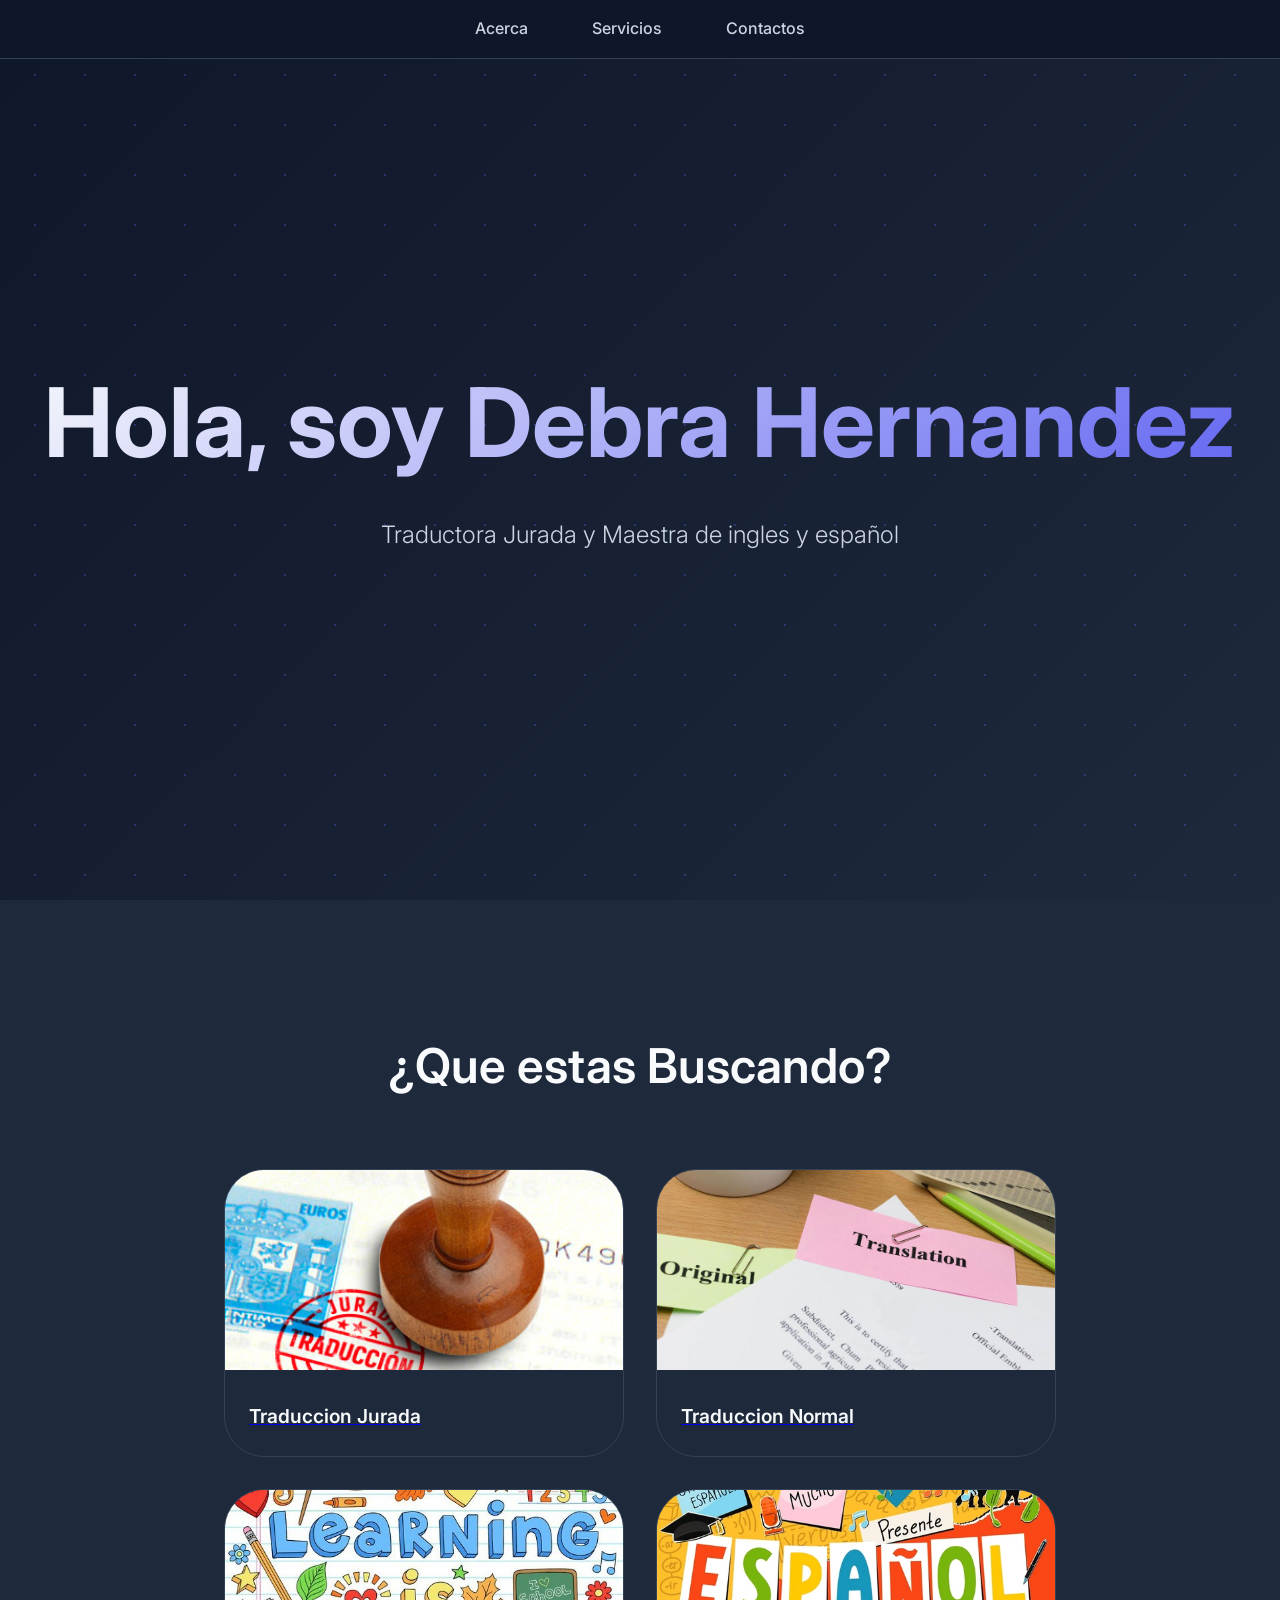
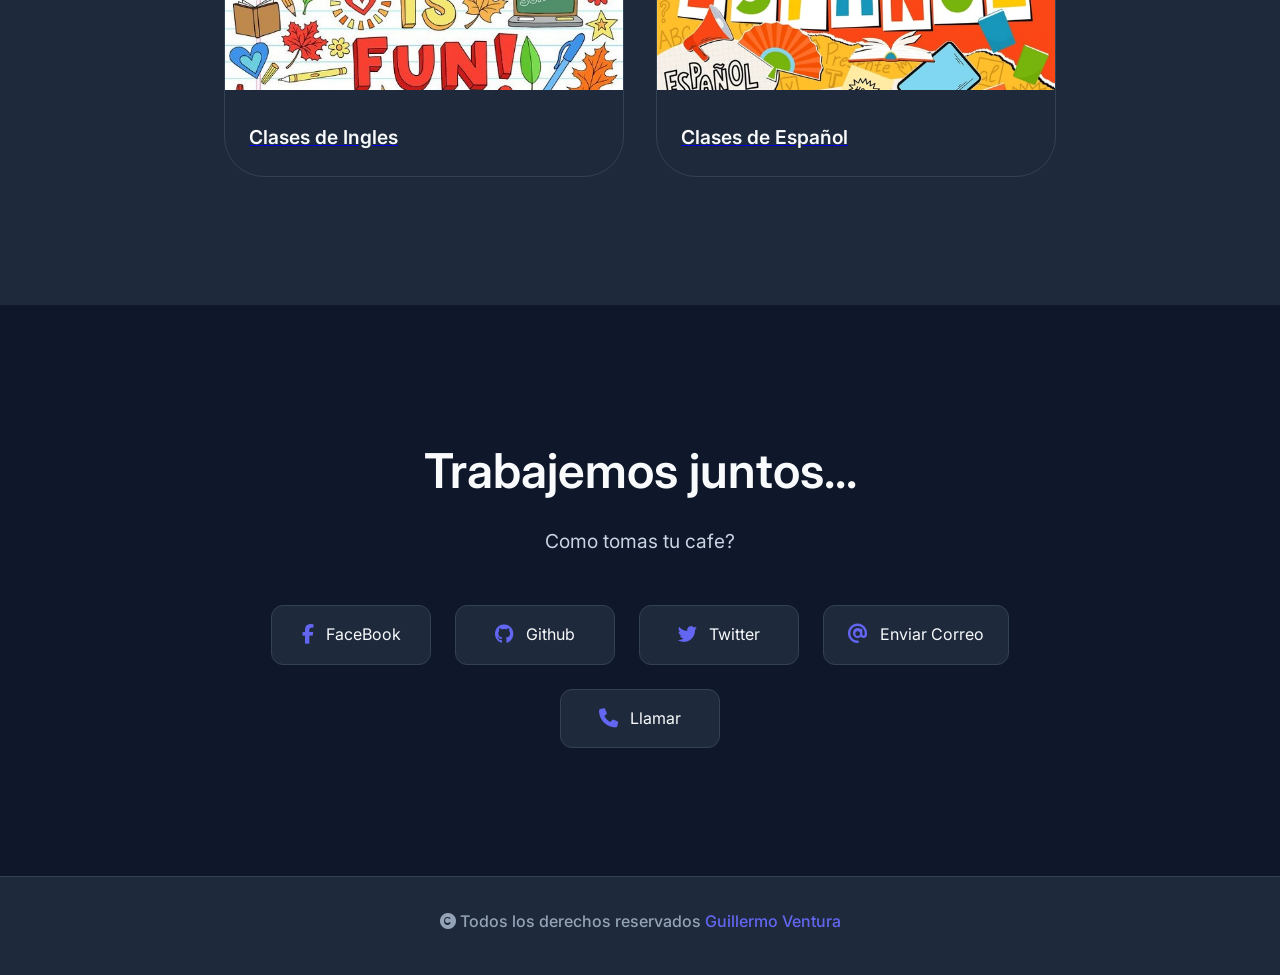
==== index.html @ 250423a9 "Commit Avance pagina web" ====
<!DOCTYPE html>
<html lang="en">
<head>
    <meta charset="UTF-8">
    <meta name="viewport" content="width=device-width, initial-scale=1.0">
    <title>Mi Portafolio Web</title>
    <link href="https://fonts.googleapis.com/css2?family=Inter:wght@300;400;500;600;700&display=swap" rel="stylesheet">
    <link rel="stylesheet" href="https://cdnjs.cloudflare.com/ajax/libs/font-awesome/6.4.0/css/all.min.css">
    <link rel="stylesheet" href="style.css">
</head>
<body>
    <nav id="navbar" class="nav">
        <ul class="nav-list">
            <li><a href="#welcome-section">Acerca</a></li>
            <li><a href="#projects">Servicios</a></li>
            <li><a href="#contact">Contactos</a></li>
        </ul>
    </nav>
    <section id="welcome-section" class="welcome-section">
        <h1>Hola, soy Debra Hernandez</h1>
        <p>Traductora Jurada y Maestra de ingles y español</p>
    </section>
    <section id="projects" class="projects-section">
        <h2 class="projects-section-header">
            ¿Que estas Buscando?
        </h2>
        <div class= "projects-grid">
            <a href= "#" target= "_blank" class="project">
                <img
                class="project-image"
                src="jurada.png"
                alt="Proyecto Calculadora"
                />
                <p class="project-title">
                    Traduccion Jurada 
                </p>
            </a>
            <a href= "#" target= "_blank" class="project">
                <img
                class="project-image"
                src="normal.png"
                alt="Proyecto pagina de un banco"
                />
                <p class="project-title">
                    Traduccion Normal
                </p>
            </a>
            <a href= "#" target= "_blank" class="project">
                <img
                class="project-image"
                src="ingles.png"
                alt="Proyecto conexion con un Servidor"
                />
                <p class="project-title">
                    Clases de Ingles
                </p>
            </a>
            <a href= "#" target= "_blank" class="project">
                <img
                class="project-image"
                src="espanol.png"
                alt="Proyecto adivina el numero"
                />
                <p class="project-title">
                    Clases de Español
                </p>
            </a>
        </div>
    </section>
    <section id="contact" class="contact-section">
        <div class="contact-section-header">
            <h2>Trabajemos juntos...</h2>
            <p>Como tomas tu cafe?</p>
        </div>
        <div class="contact-links">
            <a href="#" target="_blank" class="contact-details">
                <i class="fa-brands fa-facebook-f"></i>
                FaceBook
            </a>
            <a href="#" target="_blank" class="contact-details">
                <i class="fa-brands fa-github"></i>
                Github
            </a>
            <a href="#" target="_blank" class="contact-details">
                <i class="fa-brands fa-twitter">‌</i>
                Twitter
            </a>
            <a href="#" target="_blank" class="contact-details">
                <i class="fas fa-at"></i>
                Enviar Correo
            </a>
            <a href="#" target="_blank" class="contact-details">
                <i class="fa-solid fa-phone"></i>
                Llamar 
            </a>
        </div>
    </section>
    <footer>
        <p><i class="fa-solid fa-copyright"></i> Todos los derechos reservados <a href="#"> Guillermo Ventura</a></p>
    </footer>
</body>
</html>
---- style.css ----
* {
    margin: 0;
    padding: 0;
    box-sizing: border-box;
}   

:root {
    --primary-bg: #0f172a;
    --secondary-bg: #1e293b;
    --accent-bg: #334155;
    --text-primary: #f8fafc;
    --text-secondary: #cbd5e1;
    --text-muted: #94a3b8;
    --accent-color: #6366f1;
    --accent-hover: #4f46e5;
    --success-color: #10b981;
    --border-color: #334155;
    --card-bg: #1e293b;
}

body {
    font-family: 'Inter', sans-serif;
    line-height: 1.6;
    color: var(--text-primary);
    background-color: var(--primary-bg);
}

.nav {
    position: fixed;
    top: 0;
    width: 100%;
    background-color: rgba(15,23,42,0.95);
    -webkit-backdrop-filter: blur(10px);
    backdrop-filter: blur(10px);
    border-bottom: 1px solid var(--border-color);
    z-index: 1000;
    transition: all 0.3s ease;
}

.nav-list {
    display: flex;
    justify-content: center;
    list-style: none;
    padding: 1rem 0;
    gap: 2rem;
}

.nav-list a{
    color: var(--text-secondary);
    text-decoration: none;
    font-weight: 500;
    padding: 0.5rem 1rem;
    border-radius: 8px;
    transition: all 0.3s ease;
    position: relative;
}

.nav-list a:hover{
    color: var(--text-primary);
    background-color: var(--secondary-bg);
}

.welcome-section {
    min-height: 100vh;
    display: flex;
    flex-direction: column;
    align-items: center;
    text-align: center;
    background: linear-gradient(135deg, var(--primary-bg) 0%, var(--secondary-bg) 100%);
    position: relative;
    overflow: hidden;
    justify-content: center;
}

.welcome-section::before{
    content: '';
    position: absolute;
    width: 200%;
    height: 200%;
    background: radial-gradient(circle, var(--accent-color) 1px, transparent 1px);
    background-size: 50px 50px;
    opacity: 0.3;
}

.welcome-section h1{
    padding-top: 2rem;
    font-size: clamp(3rem, 8vw, 6rem);
    font-weight: 700;
    margin-bottom: 1rem;
    background: linear-gradient(135deg, var(--text-primary), var(--accent-color));
    -webkit-background-clip: text;
    -webkit-text-fill-color: transparent;
    background-clip:text;
    position: relative;
    z-index: 1;
}

.welcome-section p{
    font-size: 1.5rem;
    color: var(--text-secondary);
    font-weight: 300;
    margin-bottom: 2rem;
    position: relative;
    z-index: 1;
}

.projects-section {
    padding: 8rem 2rem;
    background-color: var(--secondary-bg);
}

.projects-section-header {
    text-align: center;
    font-size: 3rem;
    margin-bottom: 4rem;
    color: var(--text-primary);
    font-weight: 600;
}

.projects-grid {
    display: flex;
    flex-wrap: wrap;
    justify-content: center;
    gap: 2rem;
    max-width: 1200px;
    margin: 0 auto;
    margin-top: 1rem;
    padding: 0 1rem;
}

.project {
    background: var(--card-bg);
    border-radius: 40px;
    overflow: hidden;
    transition: all 0.3s ease;
    border: 1px solid var(--border-color);
    width: 400px;
}

.project:hover{
    transform: translateY(-8px);
    box-shadow: 0 20px 40px rgba(99,102,241,0.15);
    border-color: var(--accent-color);
}

.project-image {
    width: 100%;
    height: 200px;
    object-fit: cover;
    transition: all 0.3s ease;
}

.project:hover .project-image{
    transform: scale(1.05);
}

.project-title {
    padding: 1.5rem;
    color: var(--text-primary);
    font-size: 1.2rem;
    font-weight: 600;
    display: flex;
    align-items: center;
    gap: 0.5rem;
}

span {
    color: var(--accent-color);
    font-family: 'Courier New', Courier, monospace;
    font-weight: 700;
}

.btn-show-all {
    display: inline-block;
    align-items: center;
    gap: 0.5rem;
    background: var(--accent-color);
    color: white;
    padding: 1rem 2rem;
    border-radius: 12px;
    text-decoration: none;
    font-weight: 600;
    transition: all 0.3s ease;
    margin: 3rem auto 0;
    display: block;
    width: fit-content;
}

.btn-show-all:hover {
    background-color: var(--accent-hover);
    transform: translateY(-2px);
    box-shadow: 0 10px 20px rgba(99,102,241,0.3);
}

.contact-section {
    padding: 8rem 2rem;
    background: var(--primary-bg);
    text-align: center;
}

.contact-section-header h2{
    font-size: 3rem;
    margin-bottom: 1rem;
    color: var(--text-primary);
    font-weight: 600;
}

.contact-section-header p{
    font-size: 1.2rem;
    color: var(--text-secondary);
    margin-bottom: 3rem;
}

.contact-links {
    display: flex;
    flex-wrap: wrap;
    justify-content: center;
    gap: 1.5rem;
    max-width: 800px;
    margin: 0 auto;
}

.contact-details {
    display: inline-flex;
    align-items: center;
    gap: 0.75rem;
    background: var(--card-bg);
    color: var(--text-primary);
    padding: 1rem 1.5rem;
    border-radius: 12px;
    text-decoration: none;
    border: 1px solid var(--border-color);
    transition: all 0.3s ease;
    min-width: 160px;
    justify-content: center;
}

.contact-details:hover {
    background: var(--accent-color);
    transform: translateY(-2px);
    border-color: var(--accent-color);
}

.contact-details i{
    font-size: 1.2rem;
    color: var(--accent-color);
}

footer {
    background: var(--secondary-bg);
    padding: 2rem;
    text-align: center;
    color: var(--text-muted);
    border-top: 1px solid var(--border-color);
}

footer p{
    margin-bottom: 0.5rem;
    text-decoration: none;
    font-weight: 500;
}

footer a{
    color: var(--accent-color);
    text-decoration: none;
    font-weight: 500;
}

footer a:hover{
    color: var(--accent-hover);
}
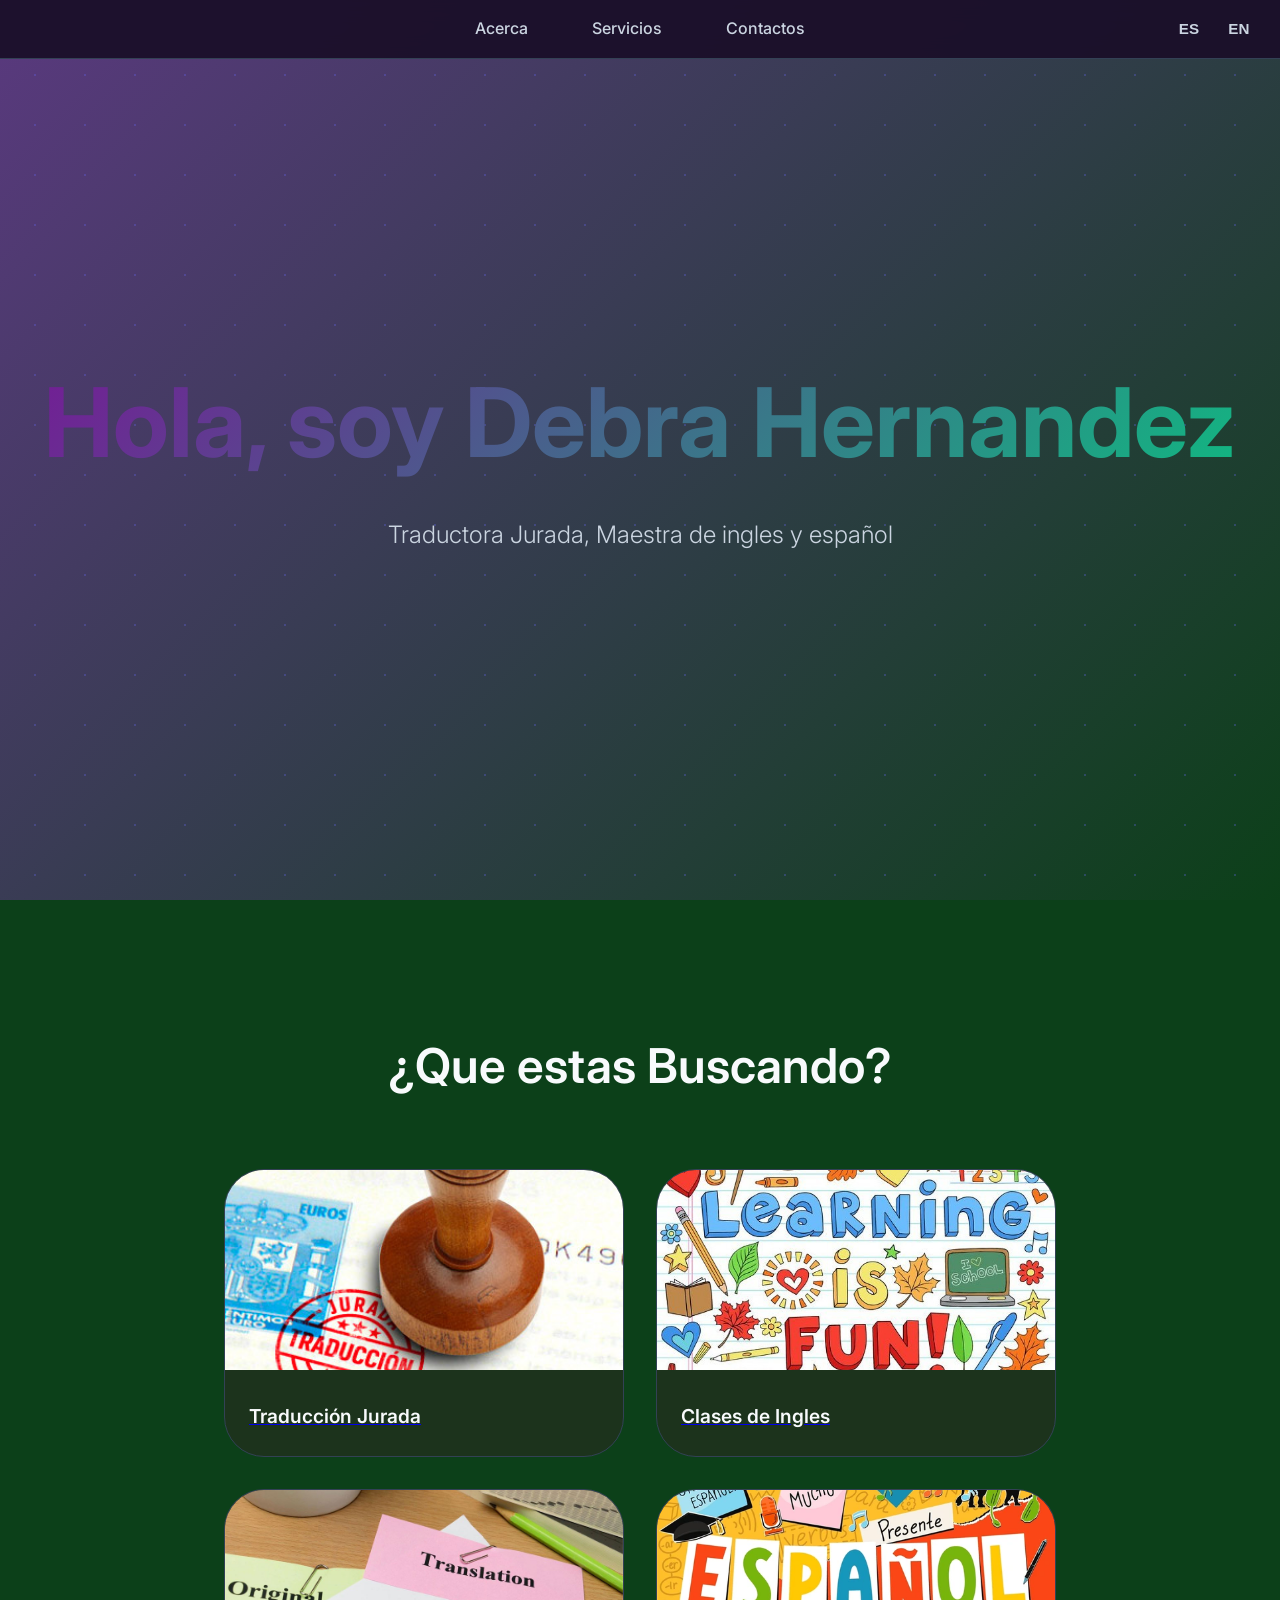
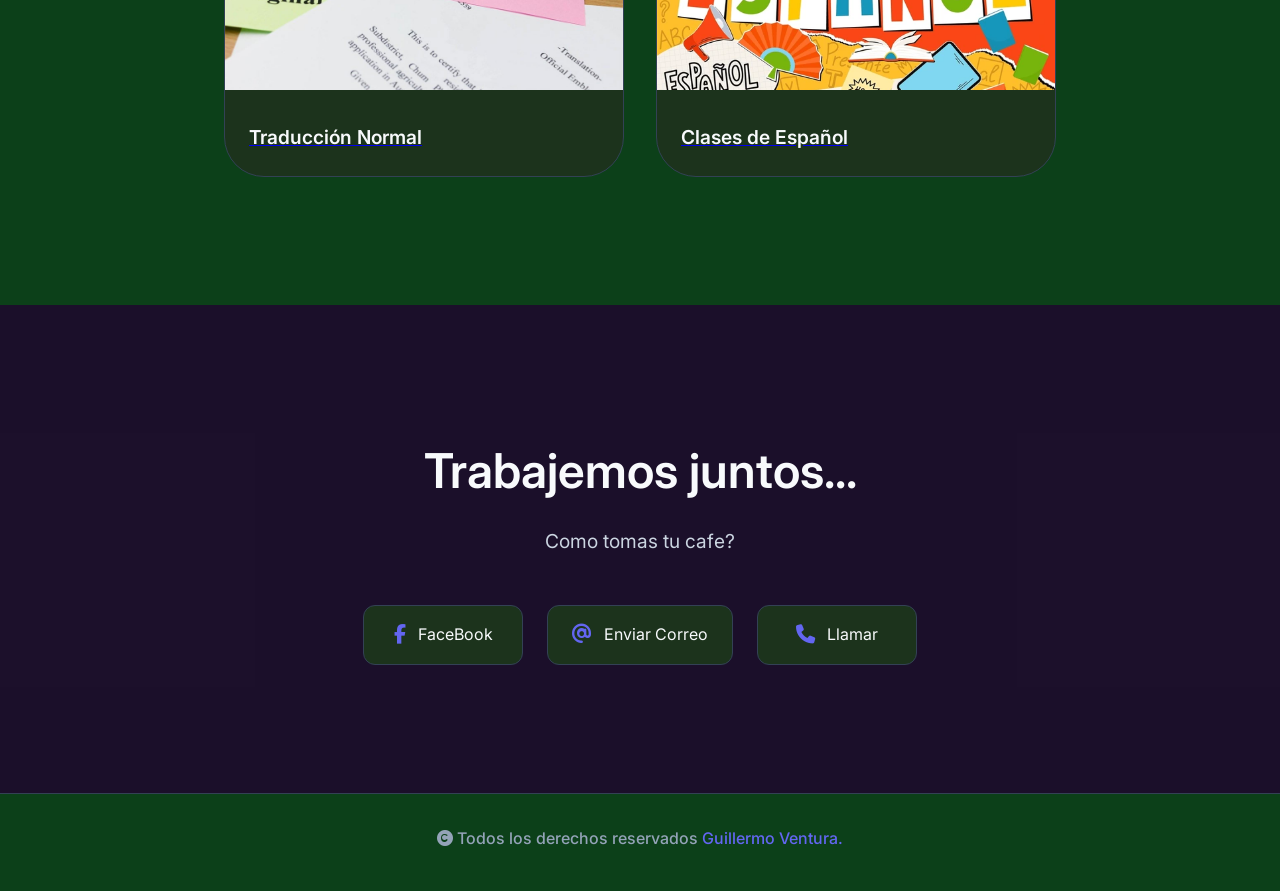
==== commit 9ac73735: "Commit pagina principal creada" ====
--- a/index.html
+++ b/index.html
@@ -1,9 +1,9 @@
 <!DOCTYPE html>
-<html lang="en">
+<html lang="es">
 <head>
     <meta charset="UTF-8">
     <meta name="viewport" content="width=device-width, initial-scale=1.0">
-    <title>Mi Portafolio Web</title>
+    <title>Spanish or Inglish</title>
     <link href="https://fonts.googleapis.com/css2?family=Inter:wght@300;400;500;600;700&display=swap" rel="stylesheet">
     <link rel="stylesheet" href="https://cdnjs.cloudflare.com/ajax/libs/font-awesome/6.4.0/css/all.min.css">
     <link rel="stylesheet" href="style.css">
@@ -11,28 +11,42 @@
 <body>
     <nav id="navbar" class="nav">
         <ul class="nav-list">
-            <li><a href="#welcome-section">Acerca</a></li>
-            <li><a href="#projects">Servicios</a></li>
-            <li><a href="#contact">Contactos</a></li>
+            <li><a href="#welcome-section" data-section="nav-list" data-value="welcome-section">Acerca</a></li>
+            <li><a href="#projects" data-section="nav-list" data-value="projects">Servicios</a></li>
+            <li><a href="#contact" data-section="nav-list" data-value="contact">Contactos</a></li>
         </ul>
+        <div id="language-buttons" class="language-buttons">
+            <button data-language="es">ES</button>
+            <button data-language="en">EN</button>
+        </div>
     </nav>
     <section id="welcome-section" class="welcome-section">
-        <h1>Hola, soy Debra Hernandez</h1>
-        <p>Traductora Jurada y Maestra de ingles y español</p>
+        <h1 data-section="welcome-section" data-value="title">Hola, soy Debra Hernandez</h1>
+        <p data-section="welcome-section" data-value="subtitle">Traductora Jurada, Maestra de ingles y español</p>
     </section>
     <section id="projects" class="projects-section">
-        <h2 class="projects-section-header">
+        <h2 class="projects-section-header" data-section="projects" data-value="title">
             ¿Que estas Buscando?
         </h2>
         <div class= "projects-grid">
-            <a href= "#" target= "_blank" class="project">
+            <a href= "jurada.html" target= "_blank" class="project">
                 <img
                 class="project-image"
                 src="jurada.png"
                 alt="Proyecto Calculadora"
                 />
-                <p class="project-title">
-                    Traduccion Jurada 
+                <p class="project-title" data-section="project-title" data-value="jurada">
+                    Traducción Jurada 
+                </p>
+            </a>
+            <a href= "#" target= "_blank" class="project">
+                <img
+                class="project-image"
+                src="ingles.png"
+                alt="Proyecto conexion con un Servidor"
+                />
+                <p class="project-title" data-section="project-title" data-value="ingles">
+                    Clases de Ingles
                 </p>
             </a>
             <a href= "#" target= "_blank" class="project">
@@ -41,18 +55,8 @@
                 src="normal.png"
                 alt="Proyecto pagina de un banco"
                 />
-                <p class="project-title">
-                    Traduccion Normal
-                </p>
-            </a>
-            <a href= "#" target= "_blank" class="project">
-                <img
-                class="project-image"
-                src="ingles.png"
-                alt="Proyecto conexion con un Servidor"
-                />
-                <p class="project-title">
-                    Clases de Ingles
+                <p class="project-title" data-section="project-title" data-value="normal">
+                    Traducción Normal
                 </p>
             </a>
             <a href= "#" target= "_blank" class="project">
@@ -61,7 +65,7 @@
                 src="espanol.png"
                 alt="Proyecto adivina el numero"
                 />
-                <p class="project-title">
+                <p class="project-title" data-section="project-title" data-value="espanol">
                     Clases de Español
                 </p>
             </a>
@@ -69,34 +73,27 @@
     </section>
     <section id="contact" class="contact-section">
         <div class="contact-section-header">
-            <h2>Trabajemos juntos...</h2>
-            <p>Como tomas tu cafe?</p>
+            <h2 data-section="contact" data-value="title">Trabajemos juntos...</h2>
+            <p data-section="contact" data-value="subtitle">Como tomas tu cafe?</p>
         </div>
         <div class="contact-links">
             <a href="#" target="_blank" class="contact-details">
                 <i class="fa-brands fa-facebook-f"></i>
                 FaceBook
             </a>
-            <a href="#" target="_blank" class="contact-details">
-                <i class="fa-brands fa-github"></i>
-                Github
-            </a>
-            <a href="#" target="_blank" class="contact-details">
-                <i class="fa-brands fa-twitter">‌</i>
-                Twitter
-            </a>
-            <a href="#" target="_blank" class="contact-details">
+            <a href="#" target="_blank" class="contact-details" data-section="contact-links" data-value="email">
                 <i class="fas fa-at"></i>
                 Enviar Correo
             </a>
-            <a href="#" target="_blank" class="contact-details">
+            <a href="#" target="_blank" class="contact-details" data-section="contact-links" data-value="phone">
                 <i class="fa-solid fa-phone"></i>
                 Llamar 
             </a>
         </div>
     </section>
     <footer>
-        <p><i class="fa-solid fa-copyright"></i> Todos los derechos reservados <a href="#"> Guillermo Ventura</a></p>
+        <p data-section="footer" data-value="copyright"><i class="fa-solid fa-copyright"></i> Todos los derechos reservados <a href="#"> Guillermo Ventura.</a></p>
     </footer>
+    <script src="script.js"></script>
 </body>
 </html>
--- a/style.css
+++ b/style.css
@@ -5,9 +5,11 @@
 }   
 
 :root {
-    --primary-bg: #0f172a;
-    --secondary-bg: #1e293b;
-    --accent-bg: #334155;
+    --h1-color: #761895;
+    --primary-bg: #1b0f2af2;
+    --primary-bg2: #5a397f;
+    --secondary-bg: #0c4019;
+    --accent-bg: #f8f8f8;
     --text-primary: #f8fafc;
     --text-secondary: #cbd5e1;
     --text-muted: #94a3b8;
@@ -15,7 +17,7 @@
     --accent-hover: #4f46e5;
     --success-color: #10b981;
     --border-color: #334155;
-    --card-bg: #1e293b;
+    --card-bg: #1c331c;
 }
 
 body {
@@ -29,7 +31,7 @@
     position: fixed;
     top: 0;
     width: 100%;
-    background-color: rgba(15,23,42,0.95);
+    background-color: #1b0f2af2;
     -webkit-backdrop-filter: blur(10px);
     backdrop-filter: blur(10px);
     border-bottom: 1px solid var(--border-color);
@@ -60,13 +62,58 @@
     background-color: var(--secondary-bg);
 }
 
+.language-buttons {
+    position: absolute;
+    right: 1rem;
+    top: 50%;
+    transform: translateY(-50%);
+    display: flex;
+    gap: 0.5rem;
+    background-color: transparent;
+    border: none;
+    align-items: center;
+    padding: 0.25rem;
+    border-radius: 8px;
+}
+
+.language-buttons button {
+    -webkit-appearance: none;
+    appearance: none;
+    background: transparent;
+    color: var(--text-secondary);
+    border: 1px solid transparent;
+    padding: 0.35rem 0.6rem;
+    border-radius: 6px;
+    cursor: pointer;
+    font-weight: 600;
+    font-size: 0.95rem;
+}
+
+.language-buttons button:hover {
+    background: rgba(255,255,255,0.04);
+    color: var(--text-primary);
+    border-color: rgba(255,255,255,0.06);
+}
+
+.language-buttons button.active {
+    background: var(--accent-color);
+    color: white;
+    box-shadow: 0 6px 18px rgba(99,102,241,0.18);
+    border-color: var(--accent-hover);
+}
+
+.language-buttons button:focus {
+    outline: 3px solid rgba(79,70,229,0.18);
+    outline-offset: 2px;
+}
+
 .welcome-section {
     min-height: 100vh;
     display: flex;
     flex-direction: column;
     align-items: center;
     text-align: center;
-    background: linear-gradient(135deg, var(--primary-bg) 0%, var(--secondary-bg) 100%);
+    background: linear-gradient(135deg, var(--primary-bg2) 0%, var(--secondary-bg) 100%);
     position: relative;
     overflow: hidden;
     justify-content: center;
@@ -87,7 +134,7 @@
     font-size: clamp(3rem, 8vw, 6rem);
     font-weight: 700;
     margin-bottom: 1rem;
-    background: linear-gradient(135deg, var(--text-primary), var(--accent-color));
+    background: linear-gradient(135deg, var(--h1-color), #10b981);
     -webkit-background-clip: text;
     -webkit-text-fill-color: transparent;
     background-clip:text;
